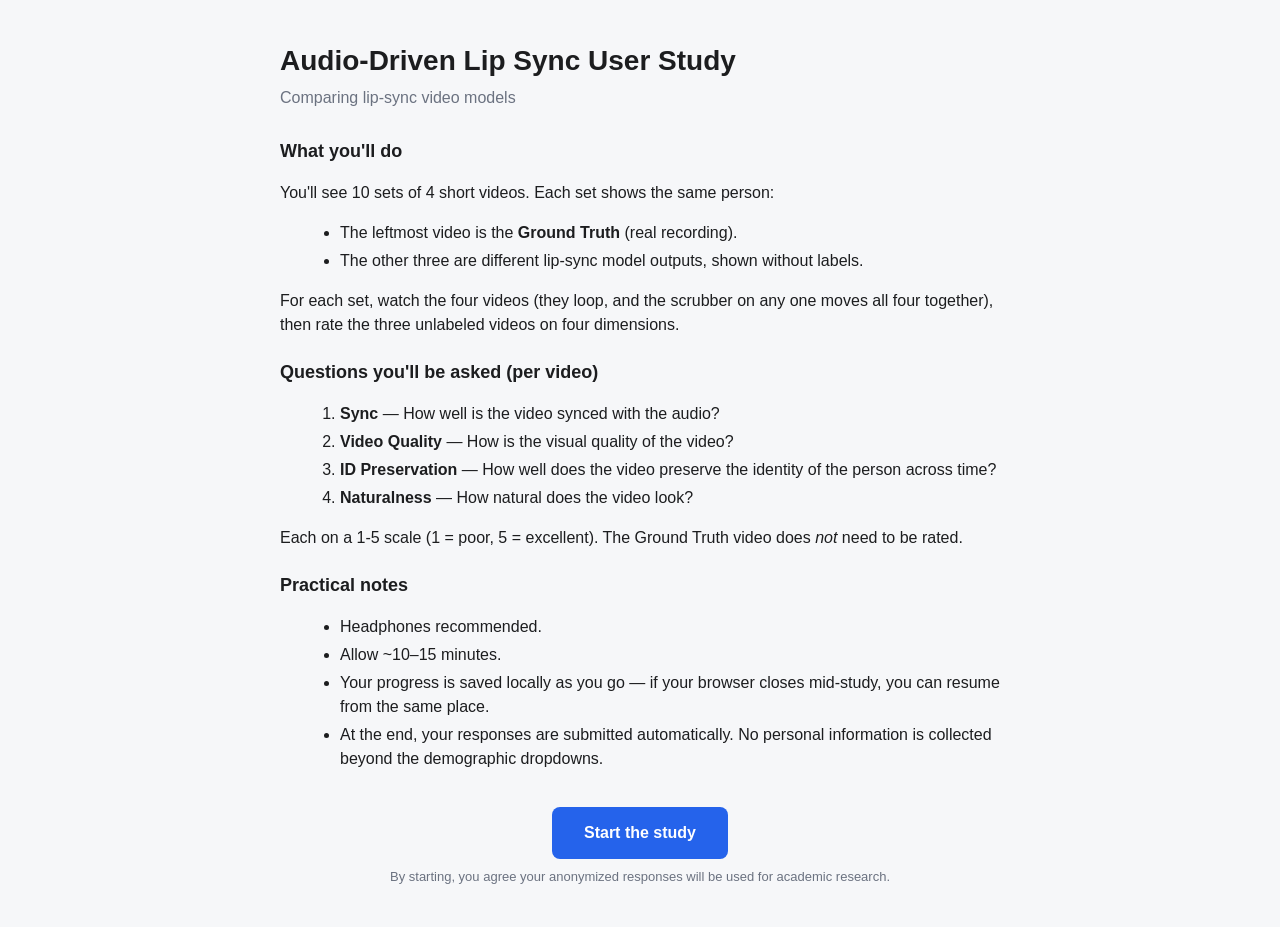
==== index.html @ a1a03c3e "Rewrite: 10-section side-by-side player with 4 ratings per result video - New study design: 10 HDTF " ====
<!DOCTYPE html>
<html lang="en">
<head>
    <meta charset="UTF-8">
    <meta name="viewport" content="width=device-width, initial-scale=1.0">
    <title>Audio-Driven Lip Sync User Study</title>
    <link rel="stylesheet" href="css/style.css">
    <style>
        .landing { max-width: 760px; margin: 40px auto; padding: 0 20px; }
        .landing h1 { font-size: 28px; margin-bottom: 4px; }
        .landing .subtitle { color: #6b7280; margin-bottom: 28px; }
        .landing section { margin-bottom: 22px; }
        .landing h2 { font-size: 18px; margin-bottom: 8px; }
        .landing ol, .landing ul { margin-left: 20px; }
        .landing li { margin-bottom: 4px; }
        .start-wrap { text-align: center; margin: 36px 0; }
        .start-btn {
            background: #2563eb; color: white; padding: 14px 32px;
            font-size: 16px; font-weight: 600; border: none;
            border-radius: 8px; cursor: pointer;
        }
        .start-btn:hover { background: #1d4ed8; }
        .meta { color: #6b7280; font-size: 13px; margin-top: 8px; }
    </style>
</head>
<body>
    <div class="landing">
        <h1>Audio-Driven Lip Sync User Study</h1>
        <div class="subtitle">Comparing lip-sync video models</div>

        <section>
            <h2>What you'll do</h2>
            <p>You'll see 10 sets of 4 short videos. Each set shows the same person:</p>
            <ul>
                <li>The leftmost video is the <strong>Ground Truth</strong> (real recording).</li>
                <li>The other three are different lip-sync model outputs, shown without labels.</li>
            </ul>
            <p>For each set, watch the four videos (they loop, and the scrubber on any one moves all four together), then rate the three unlabeled videos on four dimensions.</p>
        </section>

        <section>
            <h2>Questions you'll be asked (per video)</h2>
            <ol>
                <li><strong>Sync</strong> — How well is the video synced with the audio?</li>
                <li><strong>Video Quality</strong> — How is the visual quality of the video?</li>
                <li><strong>ID Preservation</strong> — How well does the video preserve the identity of the person across time?</li>
                <li><strong>Naturalness</strong> — How natural does the video look?</li>
            </ol>
            <p>Each on a 1-5 scale (1 = poor, 5 = excellent). The Ground Truth video does <em>not</em> need to be rated.</p>
        </section>

        <section>
            <h2>Practical notes</h2>
            <ul>
                <li>Headphones recommended.</li>
                <li>Allow ~10–15 minutes.</li>
                <li>Your progress is saved locally as you go — if your browser closes mid-study, you can resume from the same place.</li>
                <li>At the end, your responses are submitted automatically. No personal information is collected beyond the demographic dropdowns.</li>
            </ul>
        </section>

        <div class="start-wrap">
            <button class="start-btn" onclick="window.location.href='study.html'">Start the study</button>
            <div class="meta">By starting, you agree your anonymized responses will be used for academic research.</div>
        </div>
    </div>
</body>
</html>
---- css/style.css ----
/* Audio-driven lip-sync user study — minimal, accessible */

* { box-sizing: border-box; }

body {
    margin: 0;
    font-family: -apple-system, BlinkMacSystemFont, "Segoe UI", Roboto, sans-serif;
    background: #f6f7f9;
    color: #1c1d1f;
    line-height: 1.5;
}

header {
    background: #1c2540;
    color: #fff;
    padding: 18px 28px;
    display: flex;
    align-items: center;
    justify-content: space-between;
    flex-wrap: wrap;
    gap: 14px;
}
header h1 {
    margin: 0;
    font-size: 20px;
    font-weight: 600;
}
#progress-bar-wrap {
    display: flex;
    align-items: center;
    gap: 10px;
    min-width: 240px;
}
#progress-bar {
    flex: 1;
    height: 8px;
    background: #34416c;
    border-radius: 4px;
    overflow: hidden;
    position: relative;
}
#progress-bar::after {
    content: "";
    position: absolute;
    inset: 0;
    width: var(--progress, 0%);
    background: #4ad295;
    transition: width 0.25s;
}
#progress-text {
    font-size: 13px;
    color: #c5cce0;
    white-space: nowrap;
}

main {
    max-width: 1280px;
    margin: 24px auto;
    padding: 0 16px;
}

.screen { display: block; }
.screen.hidden { display: none; }

h2 { font-size: 22px; margin: 0 0 12px 0; }

button {
    font: inherit;
    padding: 10px 20px;
    border: none;
    border-radius: 6px;
    cursor: pointer;
    font-weight: 600;
}
.primary-btn { background: #2563eb; color: white; }
.primary-btn:hover:not(:disabled) { background: #1d4ed8; }
.primary-btn:disabled { background: #9ca3af; cursor: not-allowed; }
.secondary-btn { background: #e5e7eb; color: #1f2937; }
.secondary-btn:hover:not(:disabled) { background: #d1d5db; }
.secondary-btn:disabled { color: #9ca3af; cursor: not-allowed; }

/* Demographics */
#demographics-form { margin: 18px 0; }
.demo-question { margin-bottom: 14px; }
.demo-question label { display: block; font-weight: 600; margin-bottom: 6px; }
.demo-question select {
    padding: 8px 10px;
    font-size: 14px;
    border: 1px solid #cbd5e1;
    border-radius: 6px;
    background: white;
    min-width: 220px;
}

/* Section */
.section-header { margin-bottom: 14px; }
.section-header .hint {
    color: #4b5563;
    font-size: 14px;
    max-width: 920px;
}

/* Four videos in a row */
#video-row {
    display: grid;
    grid-template-columns: repeat(4, 1fr);
    gap: 12px;
    margin: 16px 0;
}
.video-cell {
    background: #fff;
    border: 1px solid #e5e7eb;
    border-radius: 8px;
    padding: 10px;
    display: flex;
    flex-direction: column;
}
.video-cell .video-label {
    font-size: 13px;
    font-weight: 700;
    text-align: center;
    margin-bottom: 6px;
    color: #374151;
}
.video-cell.is-gt .video-label { color: #047857; }
.video-cell video {
    width: 100%;
    aspect-ratio: 1 / 1;
    background: black;
    border-radius: 4px;
    display: block;
}
.video-cell .seek-row {
    display: flex;
    align-items: center;
    gap: 8px;
    margin-top: 8px;
}
.video-cell .seek-row input[type=range] {
    flex: 1;
    accent-color: #2563eb;
}
.video-cell .play-btn {
    background: #1f2937;
    color: white;
    padding: 4px 10px;
    border-radius: 4px;
    font-size: 12px;
    cursor: pointer;
}

/* Ratings row — 4 columns matching the videos. GT cell is empty. */
#ratings-row {
    display: grid;
    grid-template-columns: repeat(4, 1fr);
    gap: 12px;
    margin-bottom: 18px;
}
.rating-cell {
    background: #fff;
    border: 1px solid #e5e7eb;
    border-radius: 8px;
    padding: 12px;
}
.rating-cell.gt-empty {
    background: transparent;
    border: 1px dashed #cbd5e1;
    color: #6b7280;
    text-align: center;
    padding: 18px;
    font-style: italic;
}
.q-block { margin-bottom: 12px; }
.q-block:last-child { margin-bottom: 0; }
.q-label {
    font-weight: 600;
    font-size: 13px;
    margin-bottom: 4px;
    color: #1f2937;
}
.q-text {
    font-size: 12px;
    color: #6b7280;
    margin-bottom: 6px;
}
.scale {
    display: flex;
    gap: 4px;
    align-items: center;
}
.scale label {
    flex: 1;
    text-align: center;
    cursor: pointer;
    padding: 6px 0;
    border: 1px solid #d1d5db;
    border-radius: 4px;
    background: #f9fafb;
    font-size: 13px;
    user-select: none;
}
.scale label:hover { background: #eff6ff; border-color: #93c5fd; }
.scale input[type=radio] {
    position: absolute;
    opacity: 0;
    width: 0;
    height: 0;
}
.scale input[type=radio]:checked + .radio-bullet { background: #2563eb; color: white; border-color: #2563eb; }
.radio-bullet {
    flex: 1;
    text-align: center;
    cursor: pointer;
    padding: 6px 0;
    border: 1px solid #d1d5db;
    border-radius: 4px;
    background: #f9fafb;
    font-size: 13px;
    user-select: none;
    transition: background 0.1s, border-color 0.1s;
}
.radio-bullet:hover { background: #eff6ff; border-color: #93c5fd; }

/* Section nav */
.nav-row {
    display: flex;
    justify-content: space-between;
    align-items: center;
    margin-top: 18px;
    padding-top: 14px;
    border-top: 1px solid #e5e7eb;
}
.answered-status { color: #6b7280; font-size: 13px; }

/* Completion screen */
#completion-screen { text-align: center; padding: 40px 20px; }
#submission-status { margin: 16px 0; font-weight: 600; }
#submission-status.ok { color: #047857; }
#submission-status.err { color: #b91c1c; }
#response-dump {
    background: #1c2540;
    color: #c5cce0;
    padding: 16px;
    border-radius: 6px;
    text-align: left;
    overflow-x: auto;
    font-size: 12px;
    max-height: 400px;
    overflow-y: auto;
}

/* Responsive: stack to 2 columns at narrower viewports */
@media (max-width: 1024px) {
    #video-row, #ratings-row {
        grid-template-columns: repeat(2, 1fr);
    }
}
@media (max-width: 600px) {
    #video-row, #ratings-row {
        grid-template-columns: 1fr;
    }
}
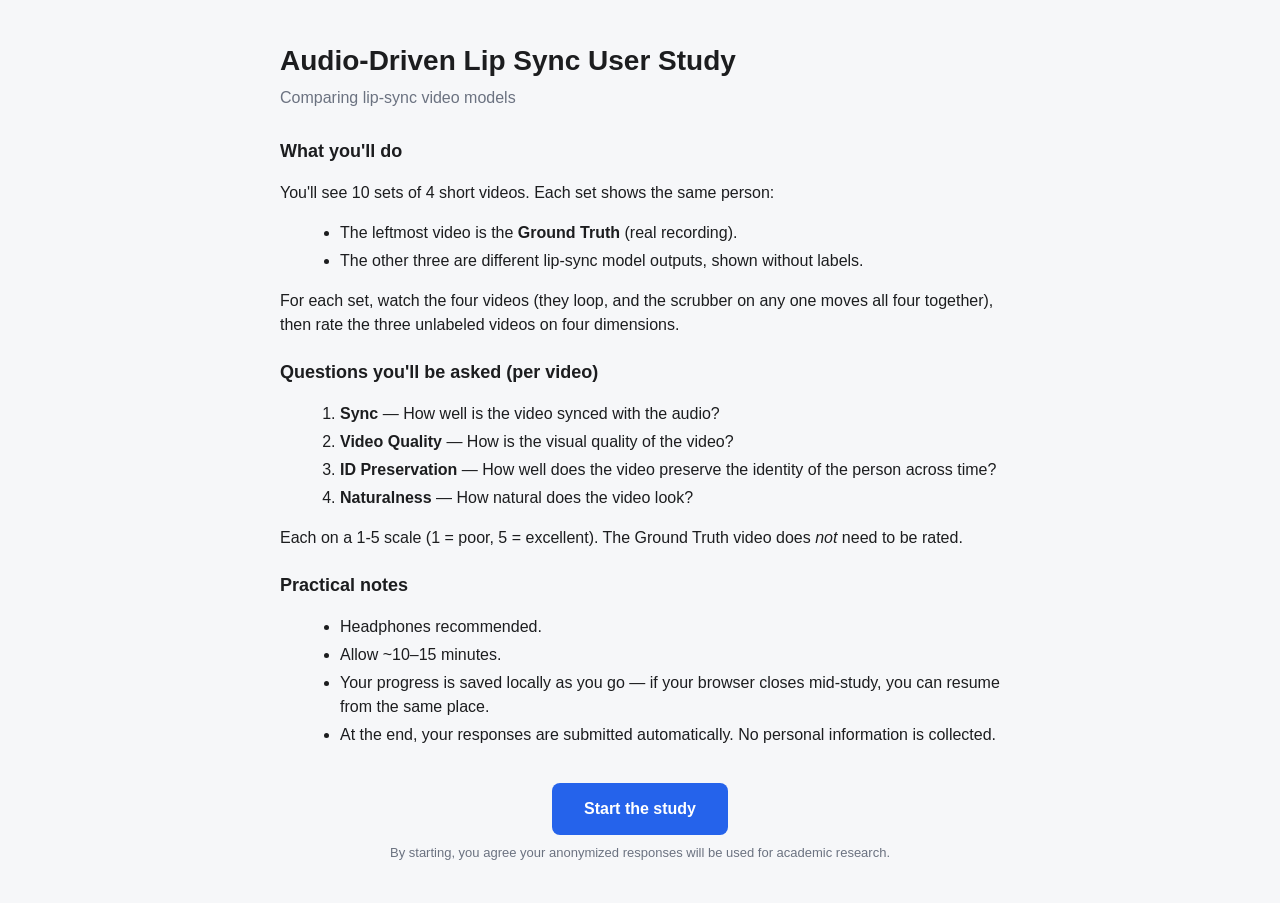
==== commit f74740a7: "Drop demographics, fix blank-video by forcing first-frame render - Remove pre-survey demographic que" ====
--- a/index.html
+++ b/index.html
@@ -55,7 +55,7 @@
                 <li>Headphones recommended.</li>
                 <li>Allow ~10–15 minutes.</li>
                 <li>Your progress is saved locally as you go — if your browser closes mid-study, you can resume from the same place.</li>
-                <li>At the end, your responses are submitted automatically. No personal information is collected beyond the demographic dropdowns.</li>
+                <li>At the end, your responses are submitted automatically. No personal information is collected.</li>
             </ul>
         </section>
 
--- a/css/style.css
+++ b/css/style.css
@@ -78,19 +78,6 @@
 .secondary-btn { background: #e5e7eb; color: #1f2937; }
 .secondary-btn:hover:not(:disabled) { background: #d1d5db; }
 .secondary-btn:disabled { color: #9ca3af; cursor: not-allowed; }
-
-/* Demographics */
-#demographics-form { margin: 18px 0; }
-.demo-question { margin-bottom: 14px; }
-.demo-question label { display: block; font-weight: 600; margin-bottom: 6px; }
-.demo-question select {
-    padding: 8px 10px;
-    font-size: 14px;
-    border: 1px solid #cbd5e1;
-    border-radius: 6px;
-    background: white;
-    min-width: 220px;
-}
 
 /* Section */
 .section-header { margin-bottom: 14px; }
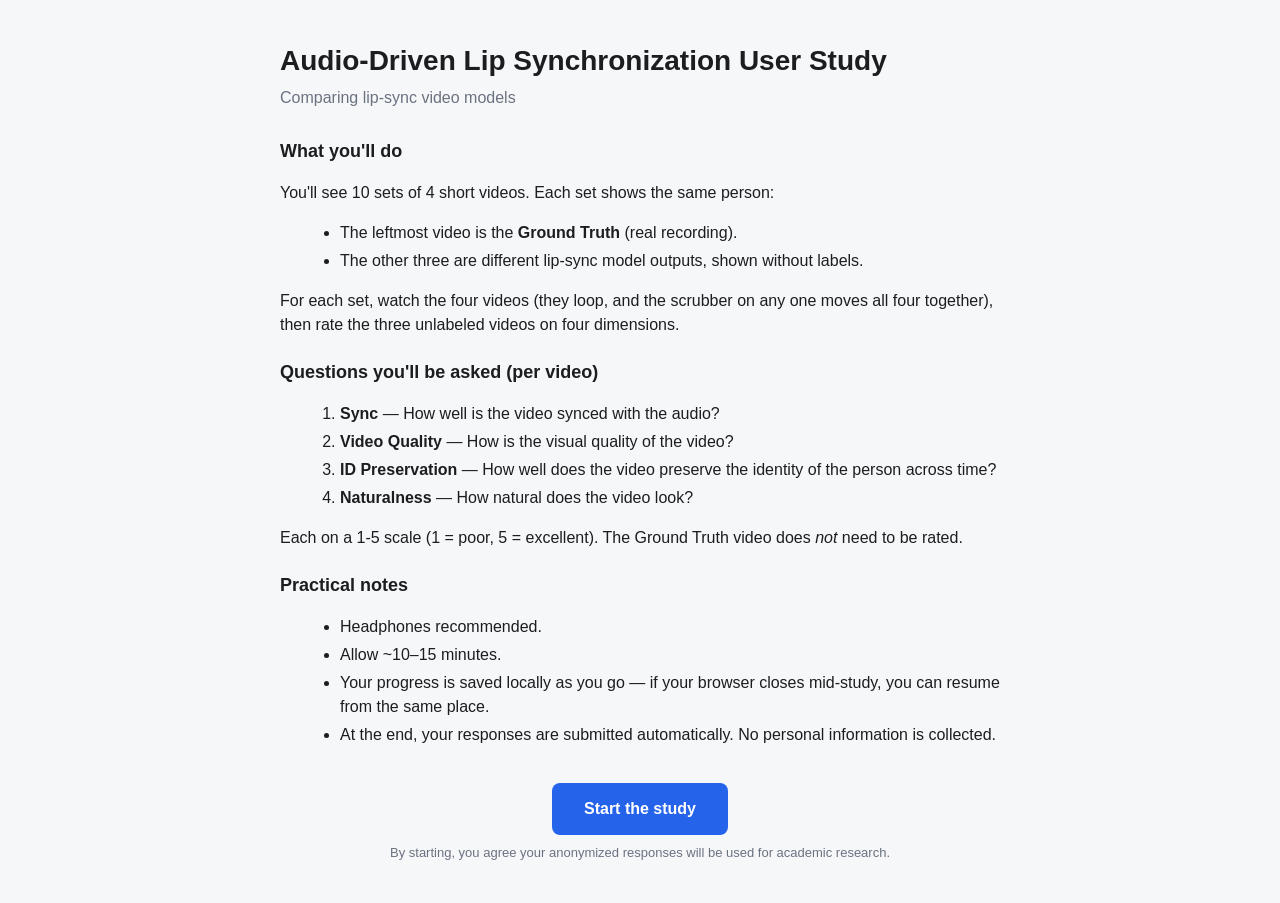
==== commit 7908a679: "Bilingual UI + button visual fix + title + Sync rename - Title: Audio-Driven Lip Sync User Study → A" ====
--- a/index.html
+++ b/index.html
@@ -3,7 +3,7 @@
 <head>
     <meta charset="UTF-8">
     <meta name="viewport" content="width=device-width, initial-scale=1.0">
-    <title>Audio-Driven Lip Sync User Study</title>
+    <title>Audio-Driven Lip Synchronization User Study</title>
     <link rel="stylesheet" href="css/style.css">
     <style>
         .landing { max-width: 760px; margin: 40px auto; padding: 0 20px; }
@@ -25,7 +25,7 @@
 </head>
 <body>
     <div class="landing">
-        <h1>Audio-Driven Lip Sync User Study</h1>
+        <h1>Audio-Driven Lip Synchronization User Study</h1>
         <div class="subtitle">Comparing lip-sync video models</div>
 
         <section>
--- a/css/style.css
+++ b/css/style.css
@@ -173,40 +173,83 @@
 .scale {
     display: flex;
     gap: 4px;
-    align-items: center;
+    align-items: stretch;
 }
 .scale label {
     flex: 1;
-    text-align: center;
     cursor: pointer;
-    padding: 6px 0;
-    border: 1px solid #d1d5db;
-    border-radius: 4px;
-    background: #f9fafb;
-    font-size: 13px;
     user-select: none;
-}
-.scale label:hover { background: #eff6ff; border-color: #93c5fd; }
+    display: flex;
+    /* The label is just a flex wrapper; the .radio-bullet inside is the
+       actual visible "box" so the entire clickable area changes color when
+       checked, not just an inner sliver. */
+}
 .scale input[type=radio] {
     position: absolute;
     opacity: 0;
     width: 0;
     height: 0;
-}
-.scale input[type=radio]:checked + .radio-bullet { background: #2563eb; color: white; border-color: #2563eb; }
+    pointer-events: none;
+}
 .radio-bullet {
     flex: 1;
     text-align: center;
-    cursor: pointer;
-    padding: 6px 0;
+    padding: 8px 0;
     border: 1px solid #d1d5db;
     border-radius: 4px;
     background: #f9fafb;
     font-size: 13px;
-    user-select: none;
-    transition: background 0.1s, border-color 0.1s;
-}
-.radio-bullet:hover { background: #eff6ff; border-color: #93c5fd; }
+    transition: background 0.1s, border-color 0.1s, color 0.1s;
+    display: flex;
+    align-items: center;
+    justify-content: center;
+}
+.scale label:hover .radio-bullet {
+    background: #eff6ff;
+    border-color: #93c5fd;
+}
+.scale input[type=radio]:checked + .radio-bullet {
+    background: #2563eb;
+    border-color: #2563eb;
+    color: white;
+    font-weight: 600;
+}
+.scale input[type=radio]:focus-visible + .radio-bullet {
+    outline: 2px solid #2563eb;
+    outline-offset: 2px;
+}
+
+/* Bilingual labels — small Korean line under English line */
+.section-explanation { margin-top: 6px; }
+.section-explanation .explain-en {
+    font-size: 13px;
+    color: #4b5563;
+    margin: 0 0 6px 0;
+    max-width: 920px;
+    line-height: 1.55;
+}
+.section-explanation .explain-ko {
+    font-size: 13px;
+    color: #6b7280;
+    margin: 0;
+    max-width: 920px;
+    line-height: 1.6;
+}
+.q-label .label-en { display: block; }
+.q-label .label-ko {
+    display: block;
+    font-size: 12px;
+    font-weight: 500;
+    color: #6b7280;
+    margin-top: 1px;
+}
+.q-text .text-en { display: block; }
+.q-text .text-ko {
+    display: block;
+    font-size: 11px;
+    color: #9ca3af;
+    margin-top: 2px;
+}
 
 /* Section nav */
 .nav-row {
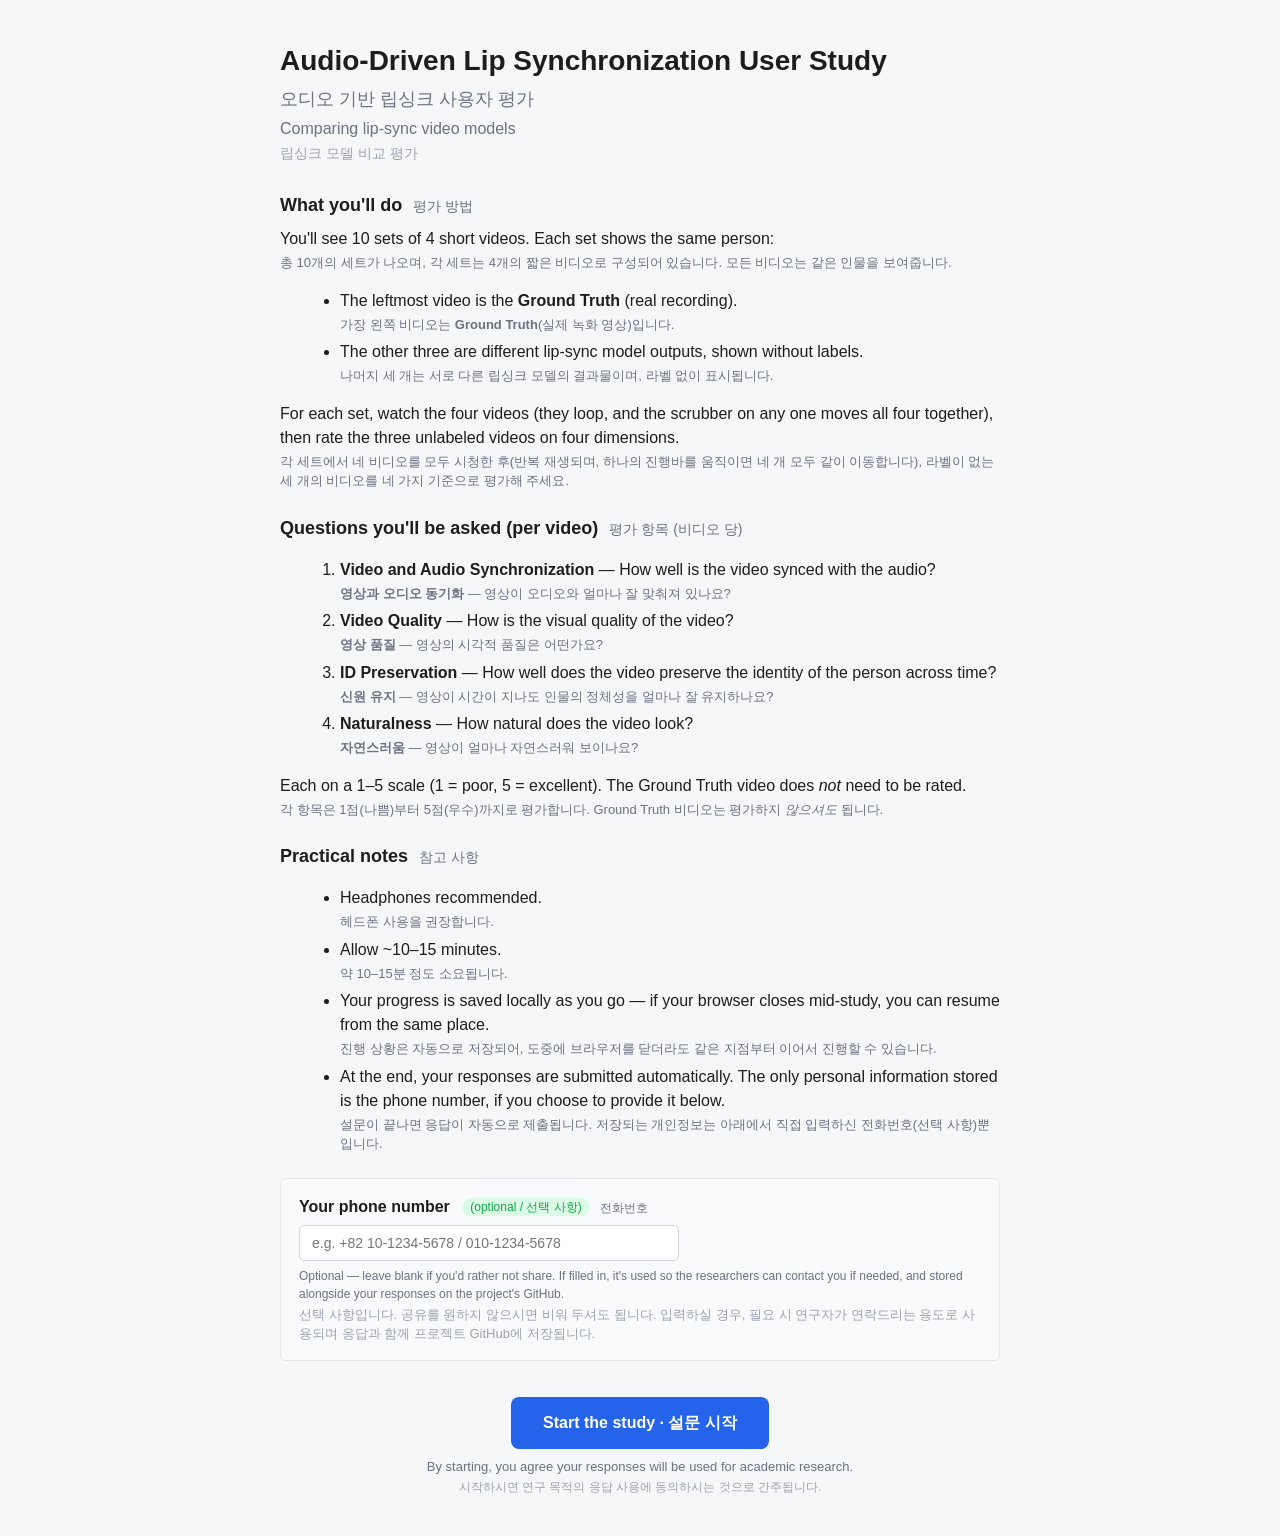
==== commit 19963ef6: "Single landing page on index.html (bilingual + phone) — drop the duplicate - index.html now is the o" ====
--- a/index.html
+++ b/index.html
@@ -8,11 +8,48 @@
     <style>
         .landing { max-width: 760px; margin: 40px auto; padding: 0 20px; }
         .landing h1 { font-size: 28px; margin-bottom: 4px; }
+        .landing h1 .ko { display: block; font-size: 18px; color: #6b7280; font-weight: 500; margin-top: 4px; }
         .landing .subtitle { color: #6b7280; margin-bottom: 28px; }
-        .landing section { margin-bottom: 22px; }
+        .landing .subtitle .ko { display: block; font-size: 14px; color: #9ca3af; margin-top: 2px; }
+        .landing section { margin-bottom: 24px; }
         .landing h2 { font-size: 18px; margin-bottom: 8px; }
+        .landing h2 .ko { color: #6b7280; font-size: 14px; font-weight: 500; margin-left: 6px; }
         .landing ol, .landing ul { margin-left: 20px; }
-        .landing li { margin-bottom: 4px; }
+        .landing li { margin-bottom: 6px; }
+        .landing .ko-line { display: block; color: #6b7280; font-size: 13px; margin-top: 2px; }
+        .landing p { margin: 0 0 10px 0; }
+        .landing p .ko-line { font-size: 13px; }
+        .phone-block {
+            background: #f9fafb;
+            padding: 16px 18px;
+            border-radius: 6px;
+            border: 1px solid #e5e7eb;
+            margin-top: 8px;
+        }
+        .phone-block label { display: block; font-weight: 600; margin-bottom: 6px; }
+        .phone-block label .optional-tag {
+            font-size: 12px; color: #16a34a;
+            margin-left: 8px; font-weight: 500;
+            background: #dcfce7; padding: 2px 8px;
+            border-radius: 10px; vertical-align: middle;
+        }
+        .phone-block label .ko { color: #6b7280; font-size: 12px; margin-left: 6px; font-weight: 400; }
+        .phone-block input[type=tel] {
+            width: 100%;
+            max-width: 380px;
+            padding: 9px 12px;
+            font-size: 14px;
+            border: 1px solid #d1d5db;
+            border-radius: 5px;
+            background: white;
+        }
+        .phone-block input[type=tel]:focus {
+            border-color: #2563eb;
+            outline: 2px solid #93c5fd;
+            outline-offset: 0;
+        }
+        .phone-block .hint { font-size: 12px; color: #6b7280; margin-top: 6px; line-height: 1.5; }
+        .phone-block .hint .ko-line { color: #9ca3af; }
         .start-wrap { text-align: center; margin: 36px 0; }
         .start-btn {
             background: #2563eb; color: white; padding: 14px 32px;
@@ -21,48 +58,126 @@
         }
         .start-btn:hover { background: #1d4ed8; }
         .meta { color: #6b7280; font-size: 13px; margin-top: 8px; }
+        .meta .ko-line { color: #9ca3af; font-size: 12px; margin-top: 2px; }
     </style>
 </head>
 <body>
     <div class="landing">
-        <h1>Audio-Driven Lip Synchronization User Study</h1>
-        <div class="subtitle">Comparing lip-sync video models</div>
+        <h1>
+            Audio-Driven Lip Synchronization User Study
+            <span class="ko">오디오 기반 립싱크 사용자 평가</span>
+        </h1>
+        <div class="subtitle">
+            Comparing lip-sync video models
+            <span class="ko">립싱크 모델 비교 평가</span>
+        </div>
 
         <section>
-            <h2>What you'll do</h2>
-            <p>You'll see 10 sets of 4 short videos. Each set shows the same person:</p>
+            <h2>What you'll do <span class="ko">평가 방법</span></h2>
+            <p>
+                You'll see 10 sets of 4 short videos. Each set shows the same person:
+                <span class="ko-line">총 10개의 세트가 나오며, 각 세트는 4개의 짧은 비디오로 구성되어 있습니다. 모든 비디오는 같은 인물을 보여줍니다.</span>
+            </p>
             <ul>
-                <li>The leftmost video is the <strong>Ground Truth</strong> (real recording).</li>
-                <li>The other three are different lip-sync model outputs, shown without labels.</li>
+                <li>
+                    The leftmost video is the <strong>Ground Truth</strong> (real recording).
+                    <span class="ko-line">가장 왼쪽 비디오는 <strong>Ground Truth</strong>(실제 녹화 영상)입니다.</span>
+                </li>
+                <li>
+                    The other three are different lip-sync model outputs, shown without labels.
+                    <span class="ko-line">나머지 세 개는 서로 다른 립싱크 모델의 결과물이며, 라벨 없이 표시됩니다.</span>
+                </li>
             </ul>
-            <p>For each set, watch the four videos (they loop, and the scrubber on any one moves all four together), then rate the three unlabeled videos on four dimensions.</p>
+            <p>
+                For each set, watch the four videos (they loop, and the scrubber on any one moves all four together), then rate the three unlabeled videos on four dimensions.
+                <span class="ko-line">각 세트에서 네 비디오를 모두 시청한 후(반복 재생되며, 하나의 진행바를 움직이면 네 개 모두 같이 이동합니다), 라벨이 없는 세 개의 비디오를 네 가지 기준으로 평가해 주세요.</span>
+            </p>
         </section>
 
         <section>
-            <h2>Questions you'll be asked (per video)</h2>
+            <h2>Questions you'll be asked (per video) <span class="ko">평가 항목 (비디오 당)</span></h2>
             <ol>
-                <li><strong>Sync</strong> — How well is the video synced with the audio?</li>
-                <li><strong>Video Quality</strong> — How is the visual quality of the video?</li>
-                <li><strong>ID Preservation</strong> — How well does the video preserve the identity of the person across time?</li>
-                <li><strong>Naturalness</strong> — How natural does the video look?</li>
+                <li>
+                    <strong>Video and Audio Synchronization</strong> — How well is the video synced with the audio?
+                    <span class="ko-line"><strong>영상과 오디오 동기화</strong> — 영상이 오디오와 얼마나 잘 맞춰져 있나요?</span>
+                </li>
+                <li>
+                    <strong>Video Quality</strong> — How is the visual quality of the video?
+                    <span class="ko-line"><strong>영상 품질</strong> — 영상의 시각적 품질은 어떤가요?</span>
+                </li>
+                <li>
+                    <strong>ID Preservation</strong> — How well does the video preserve the identity of the person across time?
+                    <span class="ko-line"><strong>신원 유지</strong> — 영상이 시간이 지나도 인물의 정체성을 얼마나 잘 유지하나요?</span>
+                </li>
+                <li>
+                    <strong>Naturalness</strong> — How natural does the video look?
+                    <span class="ko-line"><strong>자연스러움</strong> — 영상이 얼마나 자연스러워 보이나요?</span>
+                </li>
             </ol>
-            <p>Each on a 1-5 scale (1 = poor, 5 = excellent). The Ground Truth video does <em>not</em> need to be rated.</p>
+            <p>
+                Each on a 1–5 scale (1 = poor, 5 = excellent). The Ground Truth video does <em>not</em> need to be rated.
+                <span class="ko-line">각 항목은 1점(나쁨)부터 5점(우수)까지로 평가합니다. Ground Truth 비디오는 평가하지 <em>않으셔도</em> 됩니다.</span>
+            </p>
         </section>
 
         <section>
-            <h2>Practical notes</h2>
+            <h2>Practical notes <span class="ko">참고 사항</span></h2>
             <ul>
-                <li>Headphones recommended.</li>
-                <li>Allow ~10–15 minutes.</li>
-                <li>Your progress is saved locally as you go — if your browser closes mid-study, you can resume from the same place.</li>
-                <li>At the end, your responses are submitted automatically. No personal information is collected.</li>
+                <li>
+                    Headphones recommended.
+                    <span class="ko-line">헤드폰 사용을 권장합니다.</span>
+                </li>
+                <li>
+                    Allow ~10–15 minutes.
+                    <span class="ko-line">약 10–15분 정도 소요됩니다.</span>
+                </li>
+                <li>
+                    Your progress is saved locally as you go — if your browser closes mid-study, you can resume from the same place.
+                    <span class="ko-line">진행 상황은 자동으로 저장되어, 도중에 브라우저를 닫더라도 같은 지점부터 이어서 진행할 수 있습니다.</span>
+                </li>
+                <li>
+                    At the end, your responses are submitted automatically. The only personal information stored is the phone number, if you choose to provide it below.
+                    <span class="ko-line">설문이 끝나면 응답이 자동으로 제출됩니다. 저장되는 개인정보는 아래에서 직접 입력하신 전화번호(선택 사항)뿐입니다.</span>
+                </li>
             </ul>
         </section>
 
+        <section class="phone-block">
+            <label for="phone-input">
+                Your phone number
+                <span class="optional-tag">(optional / 선택 사항)</span>
+                <span class="ko">전화번호</span>
+            </label>
+            <input id="phone-input" type="tel" placeholder="e.g. +82 10-1234-5678 / 010-1234-5678" autocomplete="tel" />
+            <div class="hint">
+                Optional — leave blank if you'd rather not share. If filled in, it's used so the researchers can contact you if needed, and stored alongside your responses on the project's GitHub.
+                <span class="ko-line">선택 사항입니다. 공유를 원하지 않으시면 비워 두셔도 됩니다. 입력하실 경우, 필요 시 연구자가 연락드리는 용도로 사용되며 응답과 함께 프로젝트 GitHub에 저장됩니다.</span>
+            </div>
+        </section>
+
         <div class="start-wrap">
-            <button class="start-btn" onclick="window.location.href='study.html'">Start the study</button>
-            <div class="meta">By starting, you agree your anonymized responses will be used for academic research.</div>
+            <button class="start-btn" id="start-btn">Start the study  ·  설문 시작</button>
+            <div class="meta">
+                By starting, you agree your responses will be used for academic research.
+                <span class="ko-line">시작하시면 연구 목적의 응답 사용에 동의하시는 것으로 간주됩니다.</span>
+            </div>
         </div>
     </div>
+
+    <script>
+        // Save phone to localStorage so study.html can read it on the next page.
+        // Empty input → null (not stored as empty string).
+        document.getElementById('start-btn').addEventListener('click', () => {
+            const phone = document.getElementById('phone-input').value.trim();
+            try {
+                if (phone) {
+                    localStorage.setItem('lipForcingPhonePrefill', phone);
+                } else {
+                    localStorage.removeItem('lipForcingPhonePrefill');
+                }
+            } catch {}
+            window.location.href = 'study.html';
+        });
+    </script>
 </body>
 </html>
--- a/css/style.css
+++ b/css/style.css
@@ -219,6 +219,126 @@
     outline-offset: 2px;
 }
 
+/* Landing card (shown once before section 1) */
+.landing-card {
+    max-width: 920px;
+    margin: 0 auto;
+    background: white;
+    padding: 28px 32px;
+    border-radius: 8px;
+    border: 1px solid #e5e7eb;
+}
+.landing-card h2 {
+    font-size: 22px;
+    margin: 0 0 4px 0;
+    color: #1c2540;
+}
+.landing-card h2.ko-heading {
+    font-size: 16px;
+    color: #6b7280;
+    font-weight: 500;
+    margin-bottom: 16px;
+}
+#landing-explanation {
+    margin-bottom: 22px;
+}
+#landing-explanation p {
+    margin: 0 0 14px 0;
+    line-height: 1.65;
+}
+#landing-explanation .explain-en {
+    font-size: 17px;
+    color: #1f2937;
+}
+#landing-explanation .explain-ko {
+    font-size: 16px;
+    color: #4b5563;
+}
+.phone-row {
+    background: #f9fafb;
+    padding: 14px 16px;
+    border-radius: 6px;
+    border: 1px solid #e5e7eb;
+    margin-bottom: 18px;
+}
+.phone-row label {
+    display: block;
+    font-size: 14px;
+    margin-bottom: 6px;
+    color: #1f2937;
+}
+.phone-row label .ko-label {
+    font-size: 12px;
+    color: #6b7280;
+    margin-left: 6px;
+    font-weight: 400;
+}
+.phone-row label .optional-tag {
+    font-size: 12px;
+    color: #16a34a;
+    margin-left: 8px;
+    font-weight: 500;
+    background: #dcfce7;
+    padding: 1px 8px;
+    border-radius: 10px;
+    vertical-align: middle;
+}
+.phone-row input[type=tel] {
+    width: 100%;
+    max-width: 380px;
+    padding: 9px 12px;
+    font-size: 14px;
+    border: 1px solid #d1d5db;
+    border-radius: 5px;
+    background: white;
+}
+.phone-row input[type=tel]:focus {
+    border-color: #2563eb;
+    outline: 2px solid #93c5fd;
+    outline-offset: 0;
+}
+.phone-hint {
+    font-size: 12px;
+    color: #6b7280;
+    margin-top: 6px;
+    line-height: 1.5;
+}
+.phone-hint .ko-hint {
+    display: block;
+    color: #9ca3af;
+    margin-top: 1px;
+}
+.section-header .hint .ko-hint {
+    display: block;
+    color: #6b7280;
+    font-size: 12px;
+    margin-top: 2px;
+}
+
+/* Absolute-evaluation callout (shown on every section) */
+.absolute-eval-callout {
+    background: #fef3c7;
+    border: 1px solid #f59e0b;
+    border-left: 4px solid #f59e0b;
+    color: #78350f;
+    padding: 10px 14px;
+    border-radius: 5px;
+    margin: 10px 0;
+    font-size: 13px;
+    line-height: 1.5;
+    max-width: 920px;
+}
+.absolute-eval-callout strong { color: #78350f; }
+.absolute-eval-callout .ko-callout {
+    display: block;
+    margin-top: 6px;
+    padding-top: 6px;
+    border-top: 1px dashed rgba(120, 53, 15, 0.25);
+    color: #92400e;
+    font-size: 12px;
+    line-height: 1.55;
+}
+
 /* Bilingual labels — small Korean line under English line */
 .section-explanation { margin-top: 6px; }
 .section-explanation .explain-en {
@@ -263,21 +383,13 @@
 .answered-status { color: #6b7280; font-size: 13px; }
 
 /* Completion screen */
-#completion-screen { text-align: center; padding: 40px 20px; }
-#submission-status { margin: 16px 0; font-weight: 600; }
+#completion-screen { text-align: center; padding: 60px 20px; }
+#completion-screen h2 { font-size: 28px; }
+#completion-screen p { font-size: 16px; color: #4b5563; }
+#completion-screen .ko-thanks { color: #6b7280; font-size: 15px; margin-top: 4px; }
+#submission-status { margin-top: 24px; font-weight: 600; font-size: 15px; }
 #submission-status.ok { color: #047857; }
 #submission-status.err { color: #b91c1c; }
-#response-dump {
-    background: #1c2540;
-    color: #c5cce0;
-    padding: 16px;
-    border-radius: 6px;
-    text-align: left;
-    overflow-x: auto;
-    font-size: 12px;
-    max-height: 400px;
-    overflow-y: auto;
-}
 
 /* Responsive: stack to 2 columns at narrower viewports */
 @media (max-width: 1024px) {
